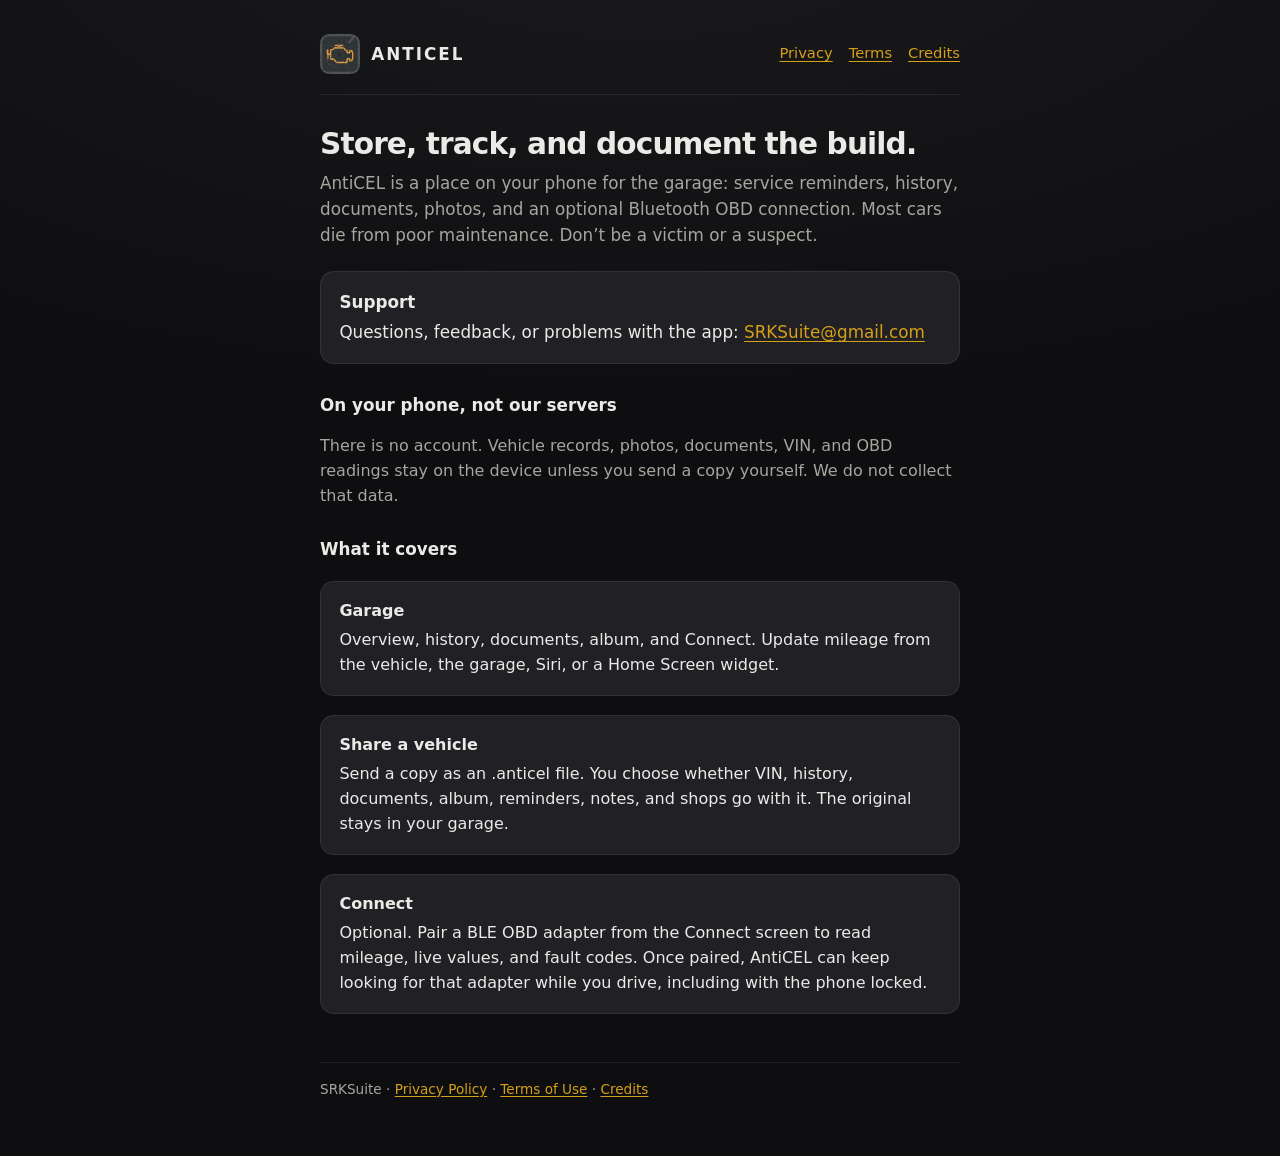
==== docs/index.html @ 69c7a611 "Adding a privacy policy to the settings tab - Adding github pages landing site info to join it to th" ====
<!DOCTYPE html>
<html lang="en">
<head>
  <meta charset="utf-8">
  <meta name="viewport" content="width=device-width, initial-scale=1">
  <title>AntiCEL</title>
  <meta name="description" content="AntiCEL is an iPhone app to store, track, and document vehicle builds and maintenance. Data stays on your device.">
  <link rel="icon" href="app-icon.png">
  <link rel="stylesheet" href="styles.css">
</head>
<body>
  <div class="wrap">
    <header class="site">
      <a class="brand" href="index.html">
        <img src="app-icon.png" alt="">
        <strong>AntiCEL</strong>
      </a>
      <nav>
        <a href="privacy.html">Privacy</a>
        <a href="terms.html">Terms</a>
        <a href="credits.html">Credits</a>
      </nav>
    </header>

    <h1>Store, track, and document the build.</h1>
    <p class="lede">AntiCEL is a place on your phone for the garage: service reminders, history, documents, photos, and an optional Bluetooth OBD connection. Most cars die from poor maintenance. Don’t be a victim or a suspect.</p>

    <div class="panel contact">
      <strong>Support</strong>
      Questions, feedback, or problems with the app: <a href="mailto:SRKSuite@gmail.com">SRKSuite@gmail.com</a>
    </div>

    <h2>On your phone, not our servers</h2>
    <p class="muted">There is no account. Vehicle records, photos, documents, VIN, and OBD readings stay on the device unless you send a copy yourself. We do not collect that data.</p>

    <h2>What it covers</h2>
    <div class="panel">
      <strong>Garage</strong>
      Overview, history, documents, album, and Connect. Update mileage from the vehicle, the garage, Siri, or a Home Screen widget.
    </div>
    <div class="panel">
      <strong>Share a vehicle</strong>
      Send a copy as an .anticel file. You choose whether VIN, history, documents, album, reminders, notes, and shops go with it. The original stays in your garage.
    </div>
    <div class="panel">
      <strong>Connect</strong>
      Optional. Pair a BLE OBD adapter from the Connect screen to read mileage, live values, and fault codes. Once paired, AntiCEL can keep looking for that adapter while you drive, including with the phone locked.
    </div>

    <footer>
      SRKSuite · <a href="privacy.html">Privacy Policy</a> · <a href="terms.html">Terms of Use</a> · <a href="credits.html">Credits</a>
    </footer>
  </div>
</body>
</html>
---- docs/styles.css ----
:root {
  --canvas: #0e0e10;
  --canvas-top: #1a1a1c;
  --panel: #212125;
  --housing: #171719;
  --text: #eceae6;
  --muted: #a8a59e;
  --edge: rgba(255, 255, 255, 0.08);
  --accent: #d4a017;
  --max: 40rem;
}

* {
  box-sizing: border-box;
}

html {
  color-scheme: dark;
}

body {
  margin: 0;
  min-height: 100vh;
  font-family: "Segoe UI", system-ui, -apple-system, sans-serif;
  background:
    radial-gradient(1200px 500px at 50% -80px, var(--canvas-top), transparent),
    var(--canvas);
  color: var(--text);
  line-height: 1.55;
}

a {
  color: var(--accent);
  text-underline-offset: 0.18em;
}

a:hover {
  color: #f0c34a;
}

.wrap {
  width: min(var(--max), calc(100% - 2rem));
  margin: 0 auto;
  padding: 1.25rem 0 3.5rem;
}

header.site {
  display: flex;
  align-items: center;
  justify-content: space-between;
  gap: 1rem;
  padding: 0.85rem 0 1.25rem;
  border-bottom: 1px solid var(--edge);
  margin-bottom: 2rem;
}

.brand {
  display: flex;
  align-items: center;
  gap: 0.7rem;
  color: inherit;
  text-decoration: none;
}

.brand img {
  width: 40px;
  height: 40px;
  border-radius: 9px;
}

.brand strong {
  font-size: 1.05rem;
  letter-spacing: 0.12em;
  text-transform: uppercase;
}

nav {
  display: flex;
  gap: 1rem;
  font-size: 0.92rem;
}

h1 {
  font-size: 1.85rem;
  letter-spacing: -0.03em;
  line-height: 1.15;
  margin: 0 0 0.6rem;
}

h2 {
  font-size: 1.05rem;
  margin: 1.75rem 0 0.4rem;
}

.lede,
.muted,
footer {
  color: var(--muted);
}

.lede {
  font-size: 1.05rem;
  margin: 0 0 1.4rem;
}

.panel {
  background: var(--panel);
  border: 1px solid var(--edge);
  border-radius: 14px;
  padding: 1.1rem 1.15rem;
  margin: 1.15rem 0;
}

.panel strong {
  display: block;
  margin-bottom: 0.25rem;
  color: var(--text);
}

.contact {
  font-size: 1.05rem;
}

.contact a {
  word-break: break-all;
}

footer {
  margin-top: 3rem;
  padding-top: 1rem;
  border-top: 1px solid var(--edge);
  font-size: 0.85rem;
}

.doc p {
  margin: 0 0 0.85rem;
}

.doc .date {
  font-size: 0.88rem;
  color: var(--muted);
  margin-bottom: 1.1rem;
}
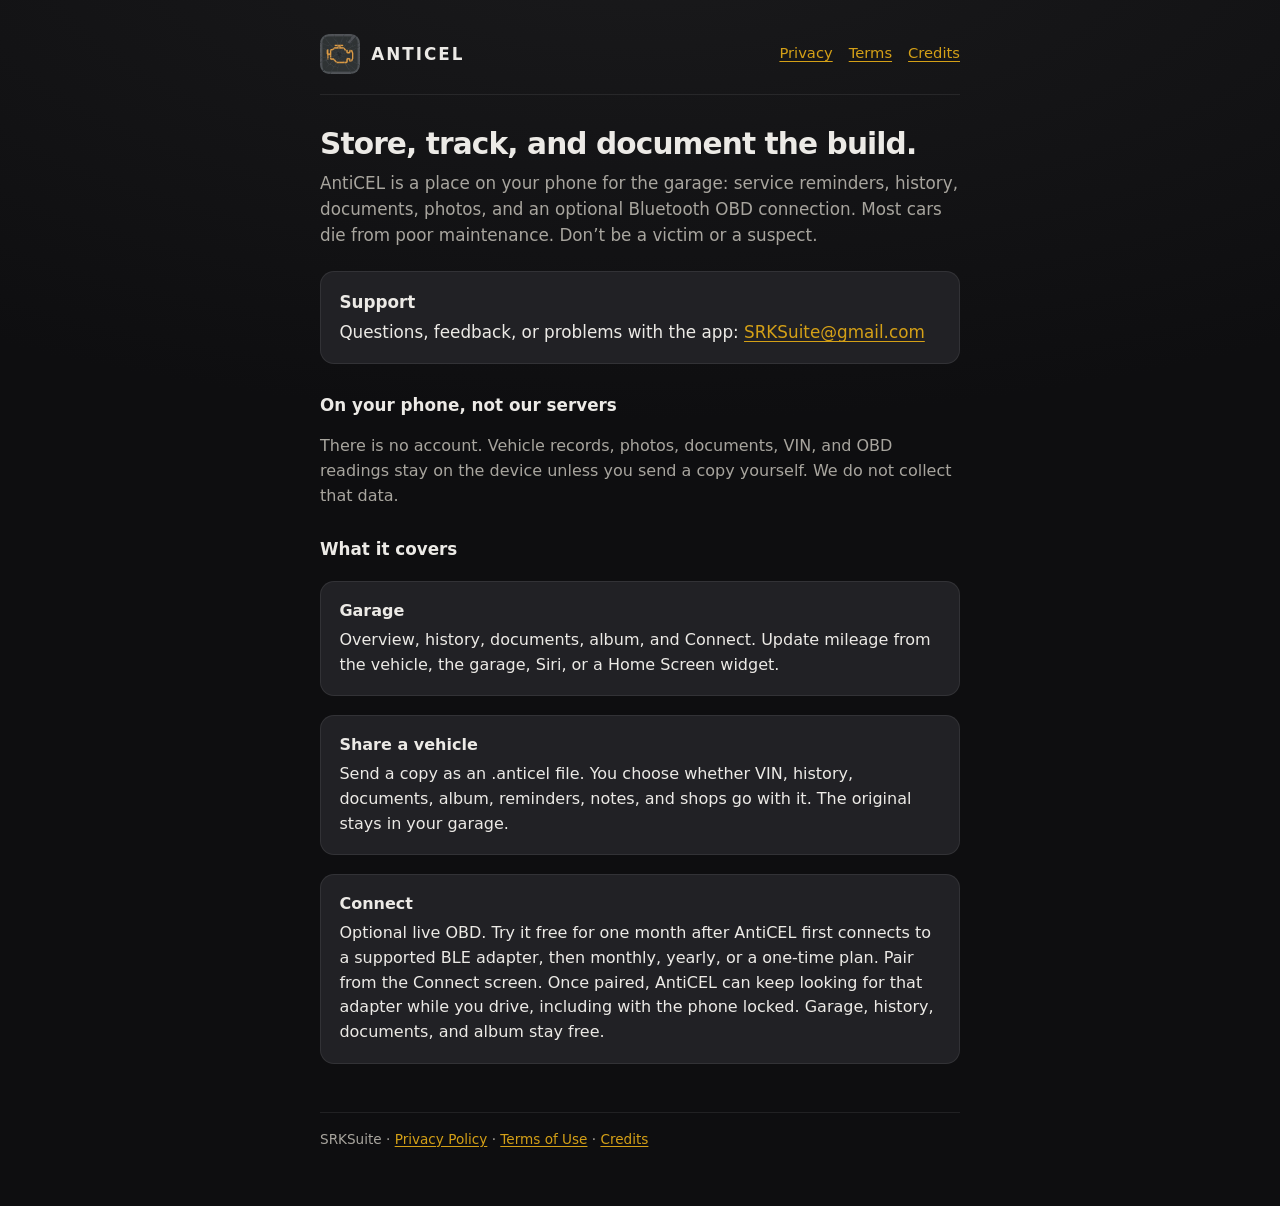
==== commit 3dd847b8: "Making connect a paid feature - there is a free trial for testing and a demo, the trial runs through" ====
--- a/docs/index.html
+++ b/docs/index.html
@@ -44,7 +44,7 @@
     </div>
     <div class="panel">
       <strong>Connect</strong>
-      Optional. Pair a BLE OBD adapter from the Connect screen to read mileage, live values, and fault codes. Once paired, AntiCEL can keep looking for that adapter while you drive, including with the phone locked.
+      Optional live OBD. Try it free for one month after AntiCEL first connects to a supported BLE adapter, then monthly, yearly, or a one-time plan. Pair from the Connect screen. Once paired, AntiCEL can keep looking for that adapter while you drive, including with the phone locked. Garage, history, documents, and album stay free.
     </div>
 
     <footer>
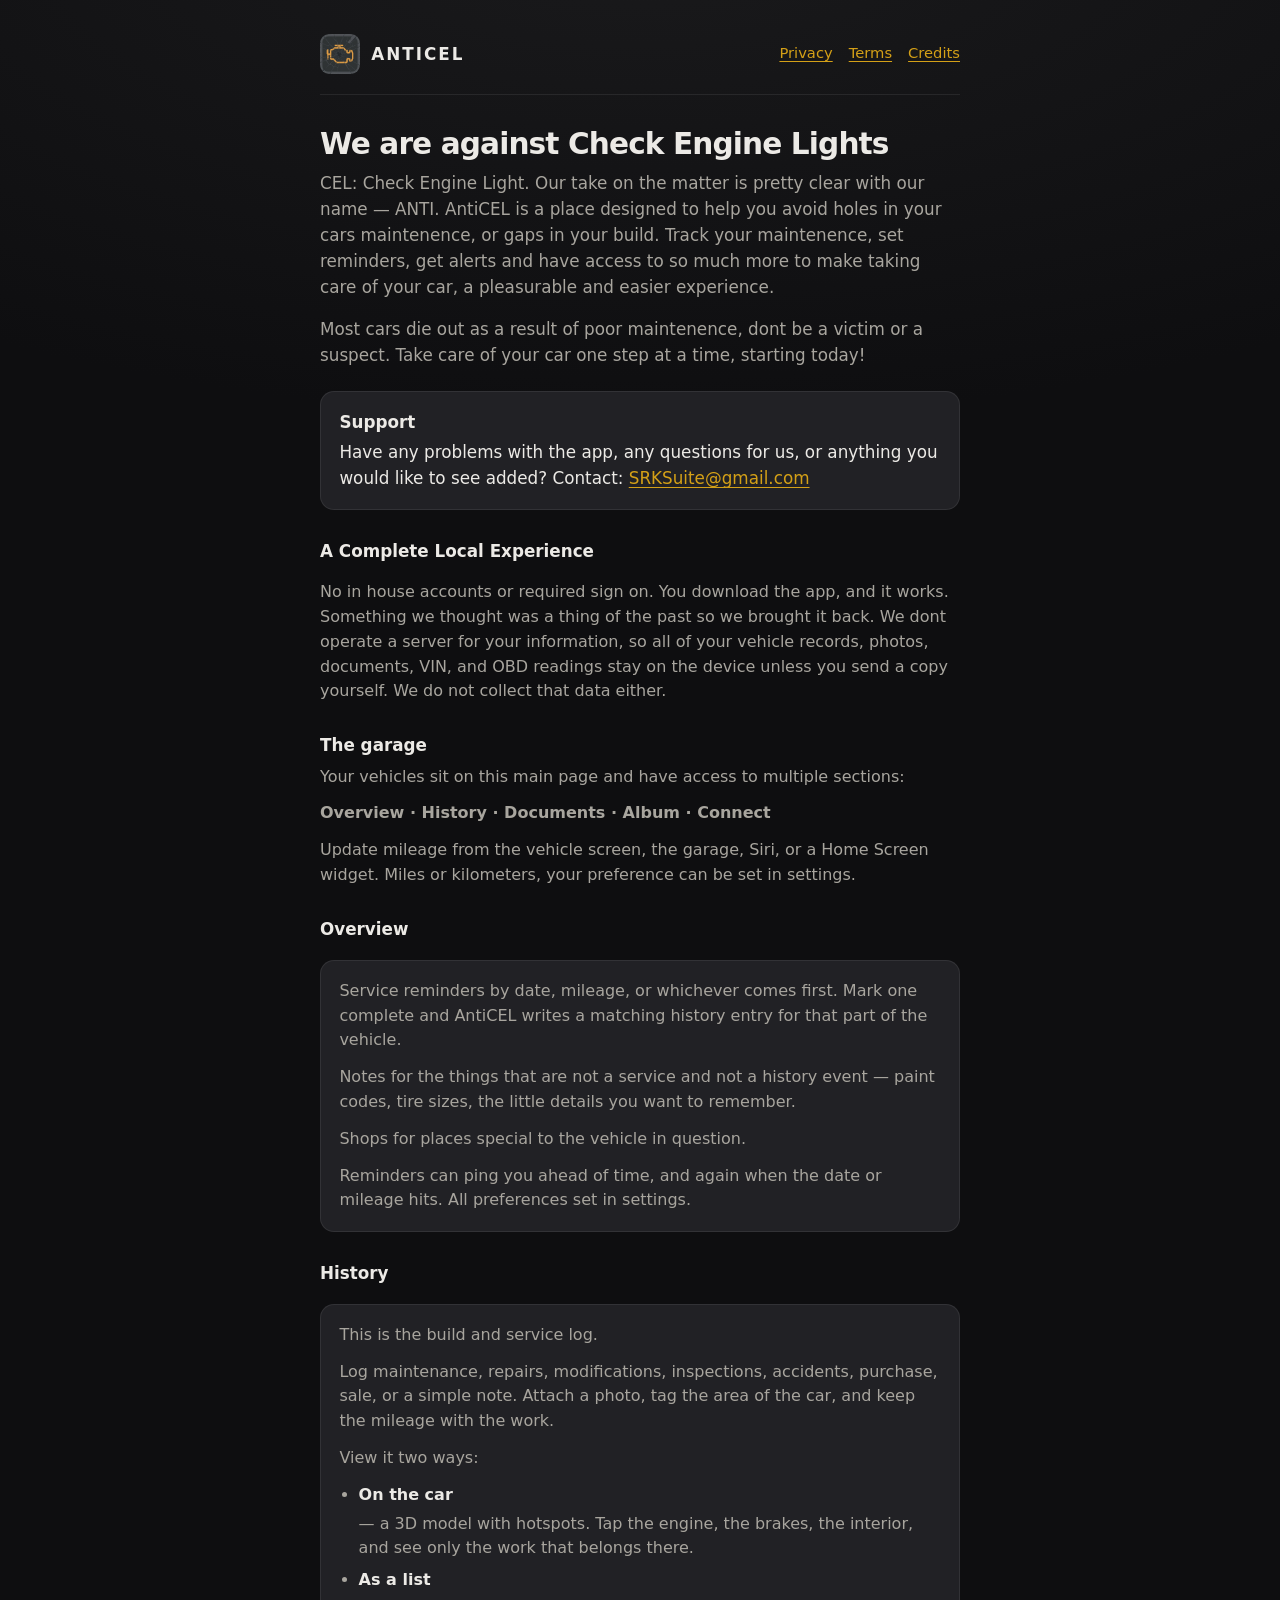
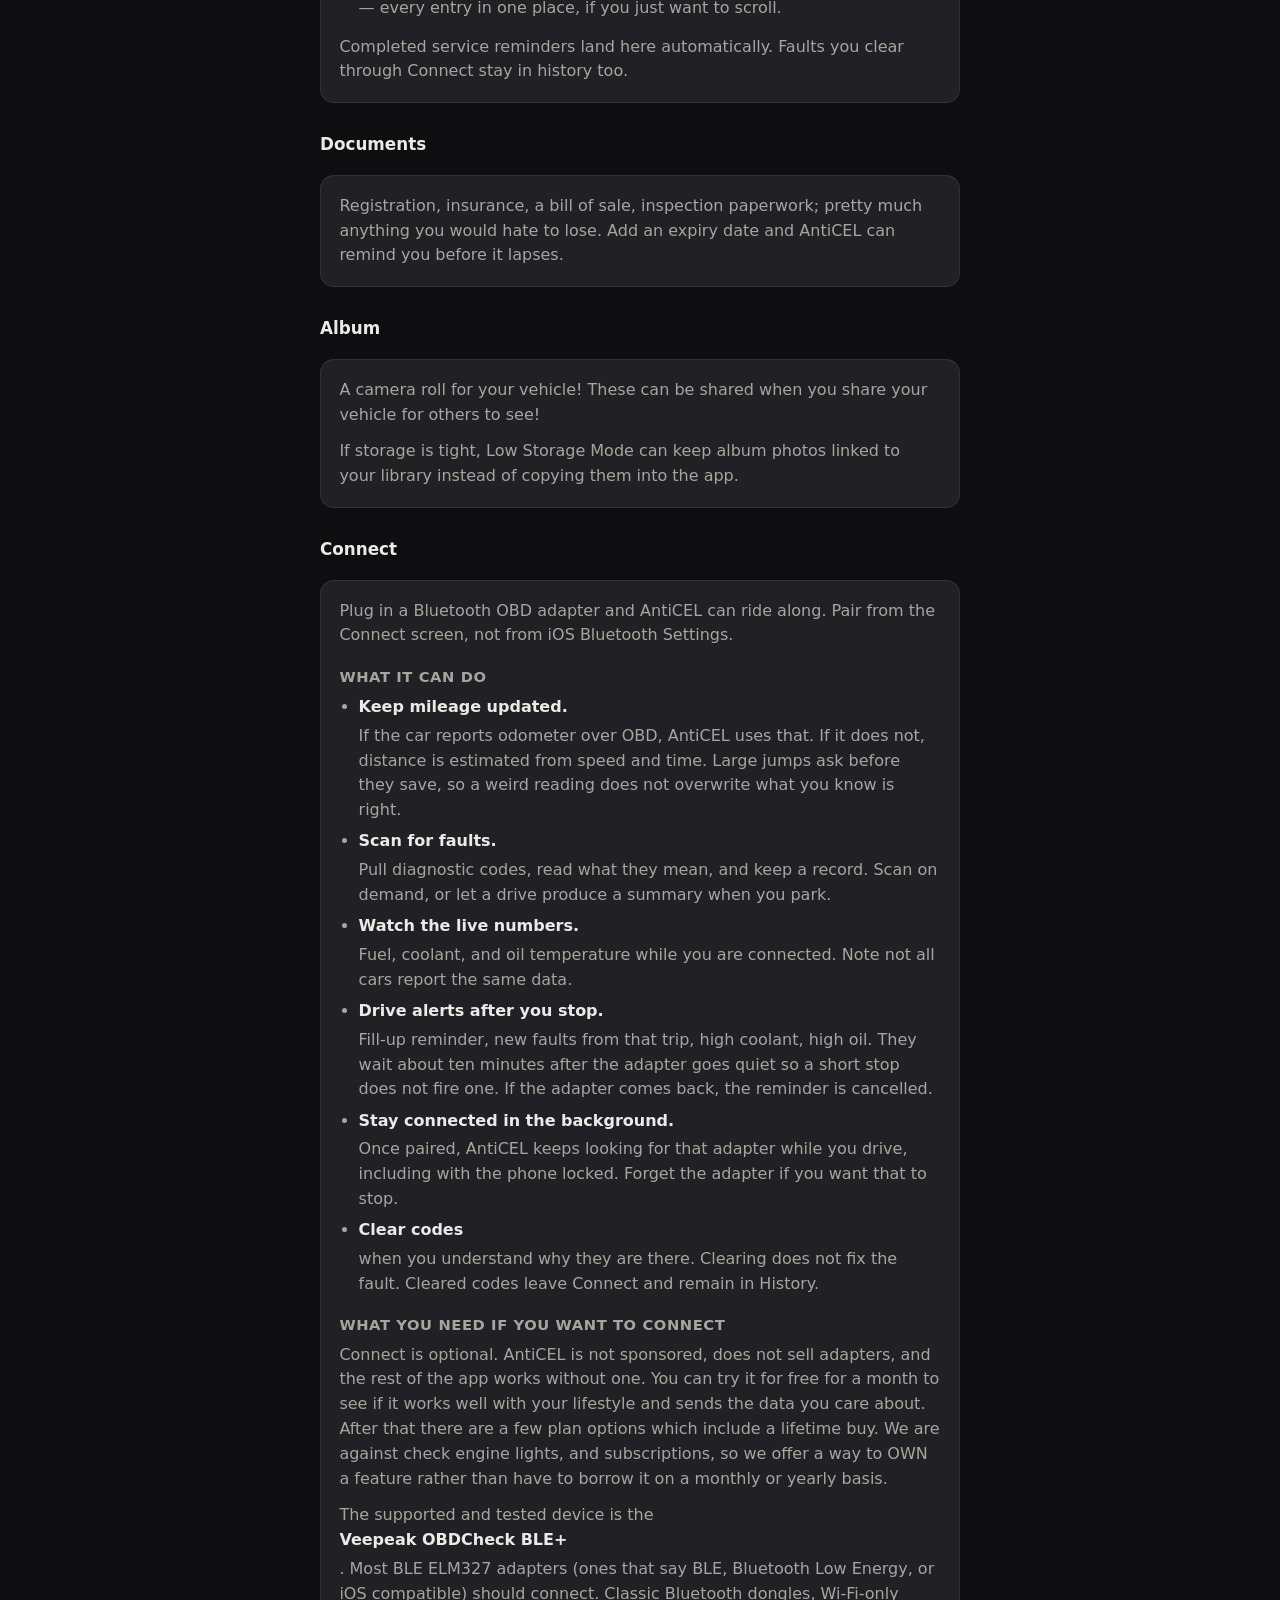
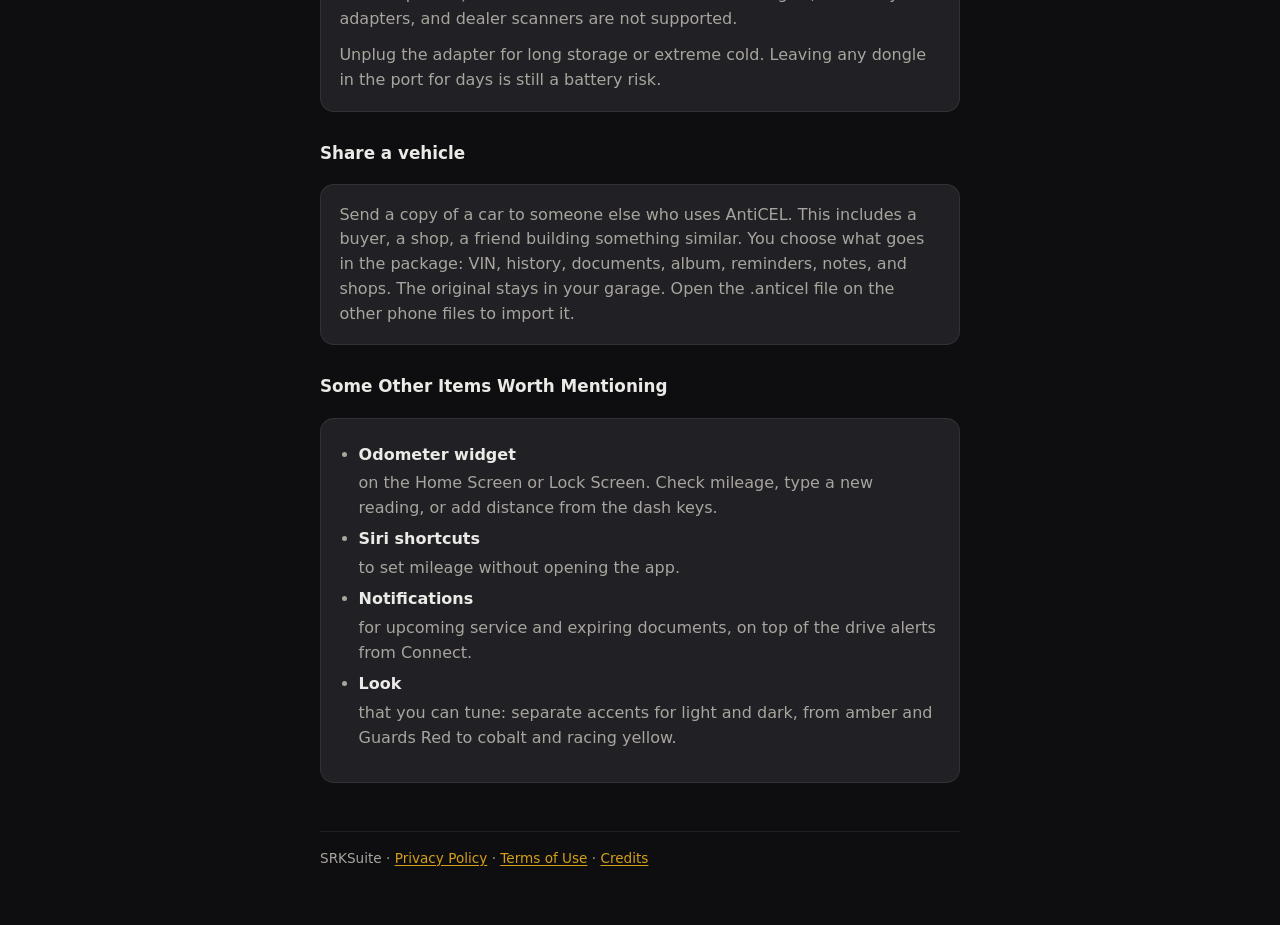
==== commit 13f2ec06: "Adjusting prices - Adjusting the landing page." ====
--- a/docs/index.html
+++ b/docs/index.html
@@ -4,7 +4,7 @@
   <meta charset="utf-8">
   <meta name="viewport" content="width=device-width, initial-scale=1">
   <title>AntiCEL</title>
-  <meta name="description" content="AntiCEL is an iPhone app to store, track, and document vehicle builds and maintenance. Data stays on your device.">
+  <meta name="description" content="We are against Check Engine Lights. AntiCEL helps you track vehicle maintenance, builds, documents, and optional OBD — on your device.">
   <link rel="icon" href="app-icon.png">
   <link rel="stylesheet" href="styles.css">
 </head>
@@ -22,29 +22,87 @@
       </nav>
     </header>
 
-    <h1>Store, track, and document the build.</h1>
-    <p class="lede">AntiCEL is a place on your phone for the garage: service reminders, history, documents, photos, and an optional Bluetooth OBD connection. Most cars die from poor maintenance. Don’t be a victim or a suspect.</p>
+    <h1>We are against Check Engine Lights</h1>
+    <p class="lede">CEL: Check Engine Light. Our take on the matter is pretty clear with our name — ANTI. AntiCEL is a place designed to help you avoid holes in your cars maintenence, or gaps in your build. Track your maintenence, set reminders, get alerts and have access to so much more to make taking care of your car, a pleasurable and easier experience.</p>
+    <p class="lede">Most cars die out as a result of poor maintenence, dont be a victim or a suspect. Take care of your car one step at a time, starting today!</p>
 
     <div class="panel contact">
       <strong>Support</strong>
-      Questions, feedback, or problems with the app: <a href="mailto:SRKSuite@gmail.com">SRKSuite@gmail.com</a>
+      Have any problems with the app, any questions for us, or anything you would like to see added? Contact: <a href="mailto:SRKSuite@gmail.com">SRKSuite@gmail.com</a>
     </div>
 
-    <h2>On your phone, not our servers</h2>
-    <p class="muted">There is no account. Vehicle records, photos, documents, VIN, and OBD readings stay on the device unless you send a copy yourself. We do not collect that data.</p>
+    <h2>A Complete Local Experience</h2>
+    <p class="muted">No in house accounts or required sign on. You download the app, and it works. Something we thought was a thing of the past so we brought it back. We dont operate a server for your information, so all of your vehicle records, photos, documents, VIN, and OBD readings stay on the device unless you send a copy yourself. We do not collect that data either.</p>
 
-    <h2>What it covers</h2>
-    <div class="panel">
-      <strong>Garage</strong>
-      Overview, history, documents, album, and Connect. Update mileage from the vehicle, the garage, Siri, or a Home Screen widget.
-    </div>
-    <div class="panel">
-      <strong>Share a vehicle</strong>
-      Send a copy as an .anticel file. You choose whether VIN, history, documents, album, reminders, notes, and shops go with it. The original stays in your garage.
-    </div>
-    <div class="panel">
-      <strong>Connect</strong>
-      Optional live OBD. Try it free for one month after AntiCEL first connects to a supported BLE adapter, then monthly, yearly, or a one-time plan. Pair from the Connect screen. Once paired, AntiCEL can keep looking for that adapter while you drive, including with the phone locked. Garage, history, documents, and album stay free.
+    <div class="feature">
+      <h2>The garage</h2>
+      <p>Your vehicles sit on this main page and have access to multiple sections:</p>
+      <p class="sections">Overview · History · Documents · Album · Connect</p>
+      <p>Update mileage from the vehicle screen, the garage, Siri, or a Home Screen widget. Miles or kilometers, your preference can be set in settings.</p>
+
+      <h2>Overview</h2>
+      <div class="panel">
+        <p>Service reminders by date, mileage, or whichever comes first. Mark one complete and AntiCEL writes a matching history entry for that part of the vehicle.</p>
+        <p>Notes for the things that are not a service and not a history event — paint codes, tire sizes, the little details you want to remember.</p>
+        <p>Shops for places special to the vehicle in question.</p>
+        <p>Reminders can ping you ahead of time, and again when the date or mileage hits. All preferences set in settings.</p>
+      </div>
+
+      <h2>History</h2>
+      <div class="panel">
+        <p>This is the build and service log.</p>
+        <p>Log maintenance, repairs, modifications, inspections, accidents, purchase, sale, or a simple note. Attach a photo, tag the area of the car, and keep the mileage with the work.</p>
+        <p>View it two ways:</p>
+        <ul>
+          <li><strong>On the car</strong> — a 3D model with hotspots. Tap the engine, the brakes, the interior, and see only the work that belongs there.</li>
+          <li><strong>As a list</strong> — every entry in one place, if you just want to scroll.</li>
+        </ul>
+        <p>Completed service reminders land here automatically. Faults you clear through Connect stay in history too.</p>
+      </div>
+
+      <h2>Documents</h2>
+      <div class="panel">
+        <p>Registration, insurance, a bill of sale, inspection paperwork; pretty much anything you would hate to lose. Add an expiry date and AntiCEL can remind you before it lapses.</p>
+      </div>
+
+      <h2>Album</h2>
+      <div class="panel">
+        <p>A camera roll for your vehicle! These can be shared when you share your vehicle for others to see!</p>
+        <p>If storage is tight, Low Storage Mode can keep album photos linked to your library instead of copying them into the app.</p>
+      </div>
+
+      <h2>Connect</h2>
+      <div class="panel">
+        <p>Plug in a Bluetooth OBD adapter and AntiCEL can ride along. Pair from the Connect screen, not from iOS Bluetooth Settings.</p>
+        <h3>What it can do</h3>
+        <ul>
+          <li><strong>Keep mileage updated.</strong> If the car reports odometer over OBD, AntiCEL uses that. If it does not, distance is estimated from speed and time. Large jumps ask before they save, so a weird reading does not overwrite what you know is right.</li>
+          <li><strong>Scan for faults.</strong> Pull diagnostic codes, read what they mean, and keep a record. Scan on demand, or let a drive produce a summary when you park.</li>
+          <li><strong>Watch the live numbers.</strong> Fuel, coolant, and oil temperature while you are connected. Note not all cars report the same data.</li>
+          <li><strong>Drive alerts after you stop.</strong> Fill-up reminder, new faults from that trip, high coolant, high oil. They wait about ten minutes after the adapter goes quiet so a short stop does not fire one. If the adapter comes back, the reminder is cancelled.</li>
+          <li><strong>Stay connected in the background.</strong> Once paired, AntiCEL keeps looking for that adapter while you drive, including with the phone locked. Forget the adapter if you want that to stop.</li>
+          <li><strong>Clear codes</strong> when you understand why they are there. Clearing does not fix the fault. Cleared codes leave Connect and remain in History.</li>
+        </ul>
+        <h3>What you need if you want to connect</h3>
+        <p>Connect is optional. AntiCEL is not sponsored, does not sell adapters, and the rest of the app works without one. You can try it for free for a month to see if it works well with your lifestyle and sends the data you care about. After that there are a few plan options which include a lifetime buy. We are against check engine lights, and subscriptions, so we offer a way to OWN a feature rather than have to borrow it on a monthly or yearly basis.</p>
+        <p>The supported and tested device is the <strong>Veepeak OBDCheck BLE+</strong>. Most BLE ELM327 adapters (ones that say BLE, Bluetooth Low Energy, or iOS compatible) should connect. Classic Bluetooth dongles, Wi-Fi-only adapters, and dealer scanners are not supported.</p>
+        <p>Unplug the adapter for long storage or extreme cold. Leaving any dongle in the port for days is still a battery risk.</p>
+      </div>
+
+      <h2>Share a vehicle</h2>
+      <div class="panel">
+        <p>Send a copy of a car to someone else who uses AntiCEL. This includes a buyer, a shop, a friend building something similar. You choose what goes in the package: VIN, history, documents, album, reminders, notes, and shops. The original stays in your garage. Open the .anticel file on the other phone files to import it.</p>
+      </div>
+
+      <h2>Some Other Items Worth Mentioning</h2>
+      <div class="panel">
+        <ul>
+          <li><strong>Odometer widget</strong> on the Home Screen or Lock Screen. Check mileage, type a new reading, or add distance from the dash keys.</li>
+          <li><strong>Siri shortcuts</strong> to set mileage without opening the app.</li>
+          <li><strong>Notifications</strong> for upcoming service and expiring documents, on top of the drive alerts from Connect.</li>
+          <li><strong>Look</strong> that you can tune: separate accents for light and dark, from amber and Guards Red to cobalt and racing yellow.</li>
+        </ul>
+      </div>
     </div>
 
     <footer>
--- a/docs/styles.css
+++ b/docs/styles.css
@@ -92,6 +92,14 @@
   margin: 1.75rem 0 0.4rem;
 }
 
+h3 {
+  font-size: 0.92rem;
+  letter-spacing: 0.04em;
+  text-transform: uppercase;
+  color: var(--muted);
+  margin: 1.1rem 0 0.35rem;
+}
+
 .lede,
 .muted,
 footer {
@@ -100,7 +108,36 @@
 
 .lede {
   font-size: 1.05rem;
-  margin: 0 0 1.4rem;
+  margin: 0 0 1rem;
+}
+
+.lede + .lede {
+  margin-bottom: 1.4rem;
+}
+
+.feature p {
+  color: var(--muted);
+  margin: 0 0 0.75rem;
+}
+
+.feature p:last-child {
+  margin-bottom: 0;
+}
+
+.feature ul {
+  margin: 0.15rem 0 0.85rem;
+  padding-left: 1.2rem;
+  color: var(--muted);
+}
+
+.feature li {
+  margin: 0.4rem 0;
+}
+
+.sections {
+  color: var(--text);
+  font-weight: 600;
+  margin: 0.35rem 0 0.85rem;
 }
 
 .panel {
